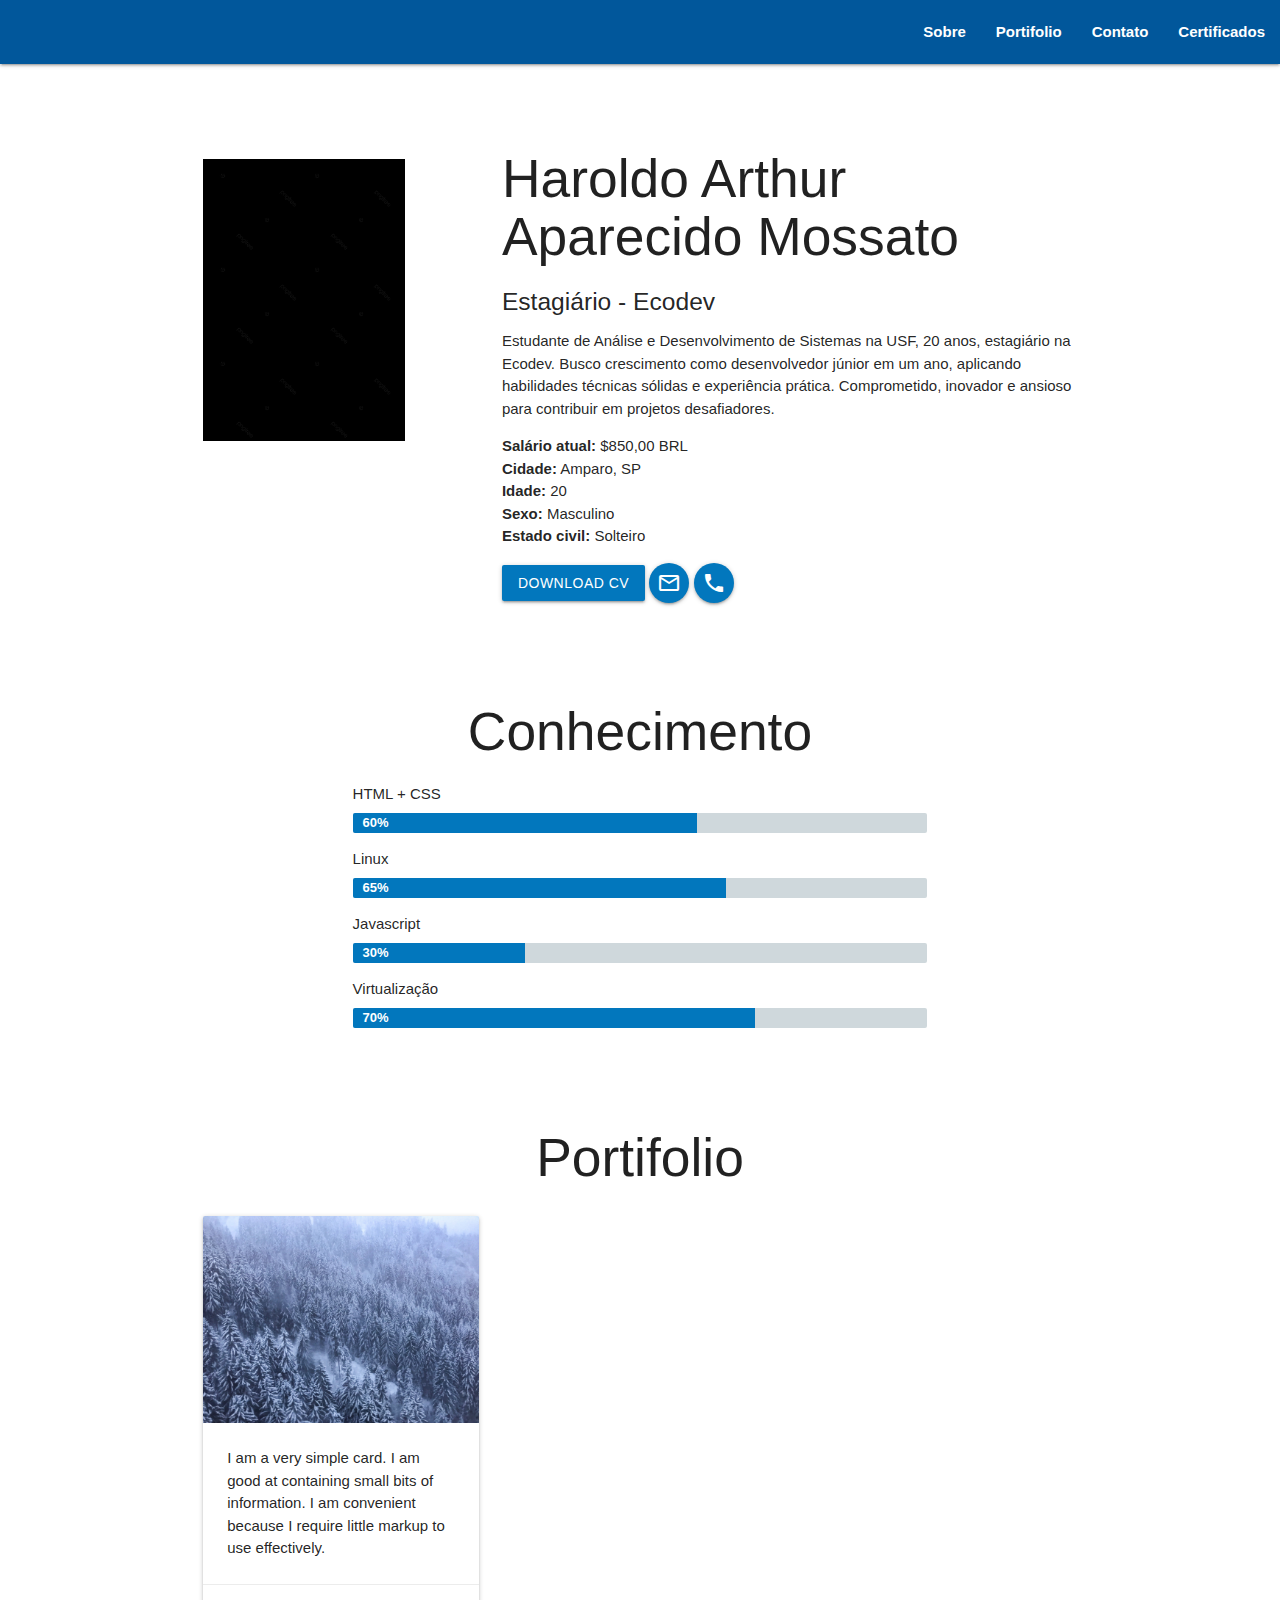
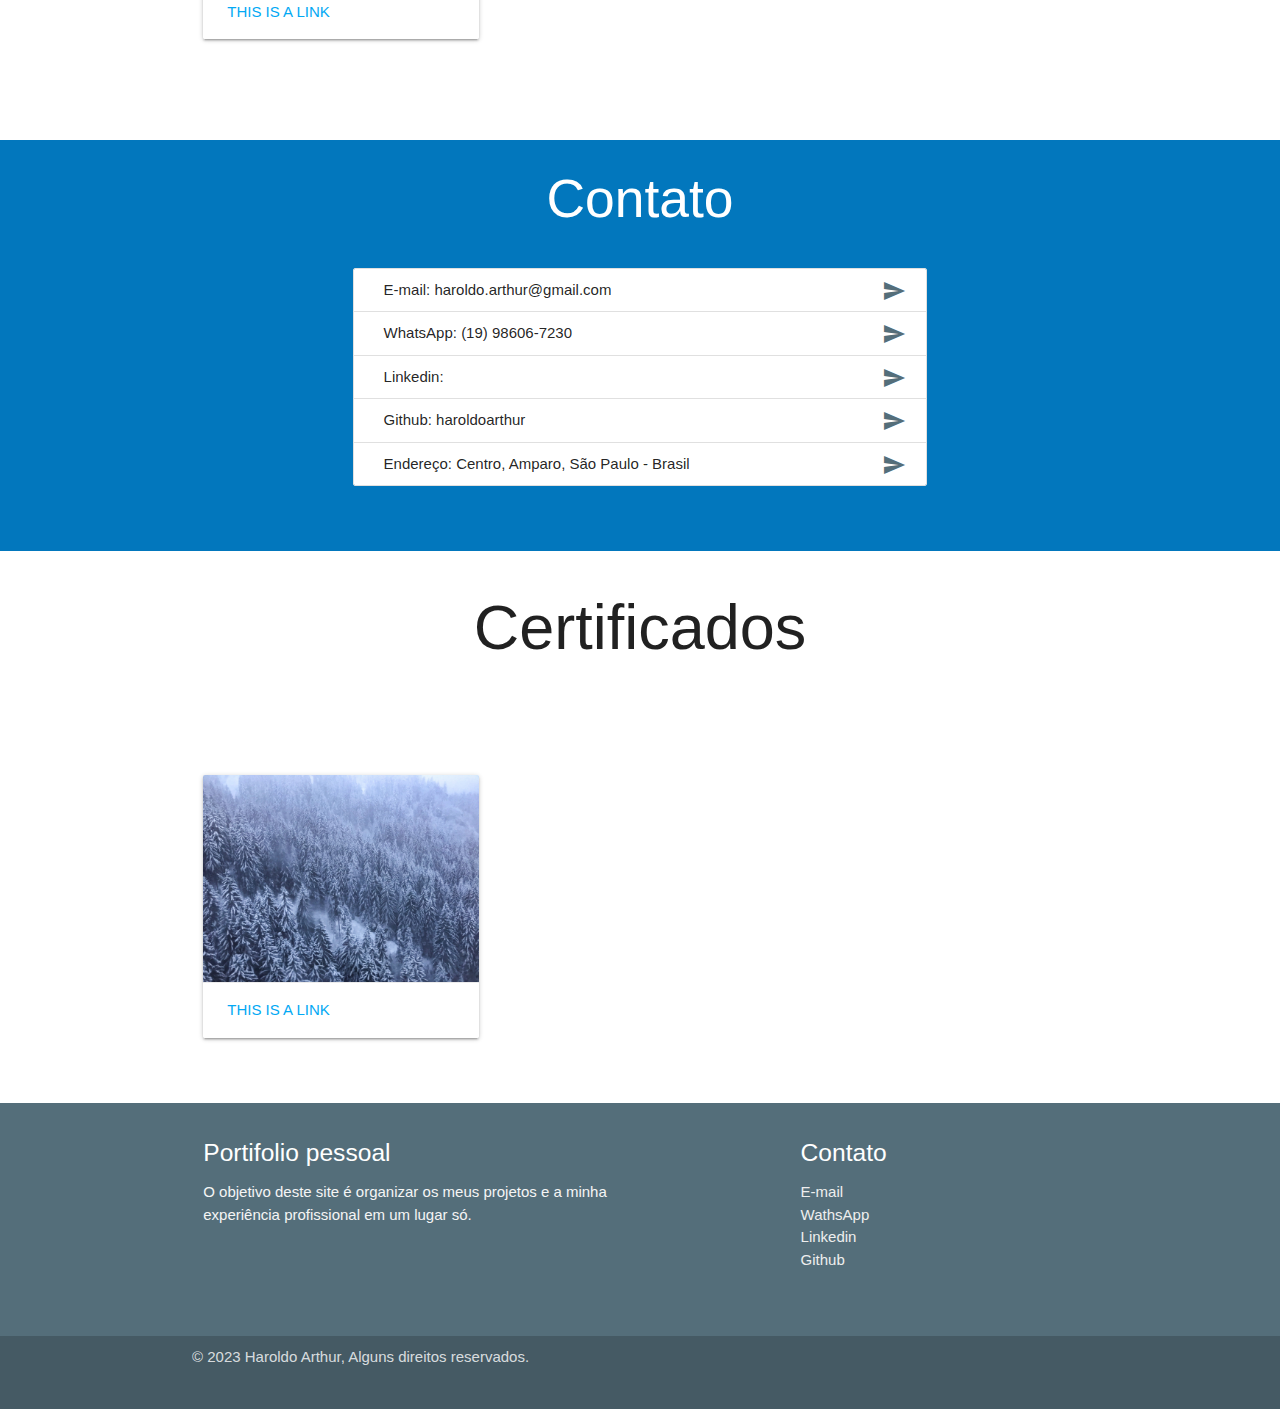
==== index.html @ 1b866249 "Update index.html" ====
<!DOCTYPE html>
<html lang="en">
<head>
    <meta charset="UTF-8">
    <meta name="viewport" content="width=device-width, initial-scale=1.0">
    <!--Import Google Icon Font-->
    <link href="https://fonts.googleapis.com/icon?family=Material+Icons" rel="stylesheet">
    <!--Import materialize.css-->
    <link type="text/css" rel="stylesheet" href="css/materialize.css"  media="screen,projection"/>
    <link rel="stylesheet" href="css/css.css">
    <link href="https://fonts.googleapis.com/icon?family=Material+Icons" rel="stylesheet">


    <title>Portifolio</title>
</head>
<body>
  
<!-- navbar -->
<div class="navbar-fixed">
  <nav>
    <div class="light-blue darken-4 nav-wrapper">
      <!-- <a href="#" class="brand-logo"><img src="img/cranio2.png" alt="cranio2" class="cranio2"></a> -->
      <ul id="nav-mobile" class="right hide-on-med-and-down">
        <li><a href="#section1">Sobre</a></li>
        <li><a href="#section2">Portifolio</a></li>
        <li><a href="#section3">Contato</a></li>
        <li><a href="#section4">Certificados</a></li>
      </ul>
    </div>
  </nav>
</div>
<!-- fim navbar -->

<!-- imagem dahora -->
<!-- <div class="conteiner-2">
<img class="imagem-dahora" src="img/floresta-de-pinheiros-com-as-arvores-cobertas-de-neve-em-um-dia-de-neblina.jpg" alt="">
</div> -->
<!-- fim imagem dahora -->

<!-- sobre mim -->
 
    <div class="container container-1 " id="section1">
      <div class="row">
        <div class="">
        <img class="col s3 img-perfil" tag="responsive-img" src="img/perfil.jpg">
        </div>
        <div class="col s8 push-s1">
          <h2 class="">Haroldo Arthur <br>Aparecido Mossato</h2>
          <h5 class="">Estagiário - Ecodev</h5>
          <p class="">Estudante de Análise e Desenvolvimento de Sistemas na USF, 20 anos, estagiário na Ecodev. Busco crescimento como desenvolvedor júnior em um ano, aplicando habilidades técnicas sólidas e experiência prática. Comprometido, inovador e ansioso para contribuir em projetos desafiadores.</p>
          <ul class="">
            <li><b>Salário atual:</b> $850,00 BRL</li>
            <li><b>Cidade:</b> Amparo, SP</li>
            <li><b>Idade:</b> 20</li>
            <li><b>Sexo:</b> Masculino</li>
            <li><b>Estado civil:</b> Solteiro</li>
          </ul>
          <a href="img/a.rar" download="a.rar" type="application/rar"><button class="btn  light-blue darken-3">Download CV</button> </a>
        <a class="btn-floating btn-medium waves-effect waves-light light-blue darken-3"><i class="material-icons">mail_outline</i></a>
        <a class="btn-floating btn-medium waves-effect waves-light light-blue darken-3"><i class="material-icons">local_phone</i></a>
        </div>
      </div>
    </div>

    <!-- habilidade -->
    <h2 class="center">Conhecimento</h2>
    <div class="container ">
      <div class="row">
        <div class="col s8 offset-s2">
   
            <div class="">
              <span class="caption">HTML + CSS</span>
              <div class="progress blue-grey lighten-4">
                <div class="determinate  light-blue darken-3" style="width: 60%">60%</div>
            </div>
            </div>
            <div class="">
              <span class="caption">Linux</span>
              <div class="progress blue-grey lighten-4">
                <div class="determinate  light-blue darken-3" style="width: 65%">65%</div>
            </div>
            </div>
            <div class="">
              <span class="caption">Javascript</span>
              <div class="progress blue-grey lighten-4">
                <div class="determinate  light-blue darken-3" style="width: 30%">30%</div>
            </div>
            </div>
            <div class="">
              <span class="caption">Virtualização</span>
              <div class="progress blue-grey lighten-4">
                <div class="determinate  light-blue darken-3" style="width: 70%">70%</div>
            </div>
            </div>
            
            </div>
            </div>
          </div>      
    

 
  <!-- fim sobremim -->


<!-- portifolio -->
<h2 class="center" id="section2">Portifolio</h2>
<div class="container">
  <div class="row">

      <div class="col s12 m4">
        <div class="card">
          <div class="card-image">
            <img src="img/floresta-de-pinheiros-com-as-arvores-cobertas-de-neve-em-um-dia-de-neblina.jpg">
          </div>
          <div class="card-content">
            <p>I am a very simple card. I am good at containing small bits of information.
            I am convenient because I require little markup to use effectively.</p>
          </div>
          <div class="card-action">
            <a href="#" class="light-blue-text darken-4"><strong>This is a link</strong></a>
          </div>
        </div>
      </div>
        
    </div>
</div>

</div>
<!-- fim portifolio -->
<!-- contato -->
<div class="light-blue darken-3" id="section3">
    <div class="container">
      <h2 class="center white-text h2ctt">Contato</h2>

<div class="row">
  <div class="col s8 offset-s2">
            <ul class="collection with-header ">
              <li class="collection-item "><div><strong>E-mail: </strong>haroldo.arthur@gmail.com<a href="#!" class="secondary-content"><i class="material-icons">send</i></a></div></li>
              <li class="collection-item"><div><strong>WhatsApp: </strong>(19) 98606-7230<a href="#!" class="secondary-content"><i class="material-icons">send</i></a></div></li>
              <li class="collection-item"><div><strong>Linkedin: </strong><a href="#!" class="secondary-content"><i class="material-icons">send</i></a></div></li>
              <li class="collection-item"><div><strong>Github: </strong> haroldoarthur<a href="#!" class="secondary-content"><i class="material-icons">send</i></a></div></li>
              <li class="collection-item"><div><strong>Endereço: </strong>Centro, Amparo, São Paulo - Brasil<a href="#!" class="secondary-content"><i class="material-icons">send</i></a></div></li>
            </ul>
         </div>
      </div>
    </div>
</div>
<!-- fim contato -->
<!-- certificados satanais -->
    <h1 class="h1mtf" id="section4">Certificados</h1>
  
    <div class="container">

        <div class="row">

            <div class="col s12 m4">
              <div class="card ">
                <div class="card-image">
                  <img src="img/floresta-de-pinheiros-com-as-arvores-cobertas-de-neve-em-um-dia-de-neblina.jpg">
                </div>
                
                <div class="card-action">
                  <a href="#" class="light-blue-text darken-4"><strong>This is a link</strong></a>
                </div>
              </div>
            </div>
          </div>

</div>
<!-- fim certificado satanais -->
<!-- um footer como quem nao quer nada -->
<footer class="page-footer blue-grey darken-1">
    <div class="container">
      <div class="row">
        <div class="col l6 s12">
          <h5 class="white-text">Portifolio pessoal</h5>
          <p class="grey-text text-lighten-4">O objetivo deste site é organizar os meus projetos e a minha experiência profissional em um lugar só.</p>
        </div>
        <div class="col l4 offset-l2 s12">
          <h5 class="white-text">Contato</h5>
          <ul>
            <li><a class="grey-text text-lighten-3" href="#!">E-mail</a></li>
            <li><a class="grey-text text-lighten-3" href="#!">WathsApp</a></li>
            <li><a class="grey-text text-lighten-3" href="#!">Linkedin</a></li>
            <li><a class="grey-text text-lighten-3" href="#!">Github</a></li>
          </ul>
        </div>
      </div>
    </div>
    <div class="footer-copyright  blue-grey darken-2">
      <div class="container">
      © 2023 Haroldo Arthur, Alguns direitos reservados.
<!--       <a class="grey-text text-lighten-4 right" href="#!">More Links</a> -->
      </div>
    </div>
  </footer>
  <!-- fim footer -->
<!--JavaScript at end of body for optimized loading-->
<script type="text/javascript" src="js/materialize.min.js"></script>   
<script src="js/bootstrap.bundle.min.js"></script> 
</body>
</html>
---- css/css.css ----
body::-webkit-scrollbar {
    width: 10px;
}
body::-webkit-scrollbar-track {
    background: #cfd8dc;        /* color of the tracking area */
  }
  body::-webkit-scrollbar-thumb {
    background-color: #9ea7ac;    /* color of the scroll thumb */
    border-radius: 6px;       /* roundness of the scroll thumb */
  }


  .cranio2{
max-width: 30px;
height: auto;
margin-left: 20px;
  }
.h1mtf{
text-align: center;
padding-bottom: 80px;
position: inherit;
}
.h1mtf2{
    text-align: center;
padding-bottom: 80px;
position: inherit;
color: white;
}
.card-title{
    font-weight: bold;
}
.container{
    padding-bottom: 30px;

}
.progress{
    height: 20px;
    
}
.determinate{
    font-size: 13px;
    font-weight: bold;
    padding-left: 10px;
    color: white;

}
.nav-wrapper{
    font-weight: bold;
}
.imagem-certificado{
    position: absolute;
  width: 100px;
  height: 60px;
  overflow: hidden;
  left: 20px;
  display: inline-block;
  vertical-align: middle;
}
.cor-satanais{
    background-color: black;
    padding-top: 60px;
}
.container-2{
    position: relative;
}
.imagem-dahora{
    width: 100%;
    max-height: 590px;
    filter: brightness(50%);
    position: absolute;
}
.texto-dahora{
    position: absolute;
    color:#fff;
    text-align: center;
    margin: auto;
}
 .img-perfil{
    margin-top: 45px; 
} 
.container-1{
    margin-bottom: 50px;
    margin-top: 50px;
}
a{
    color:white;
}
.h2ctt{
    padding-top: 30px;
    padding-bottom: 10px;
}
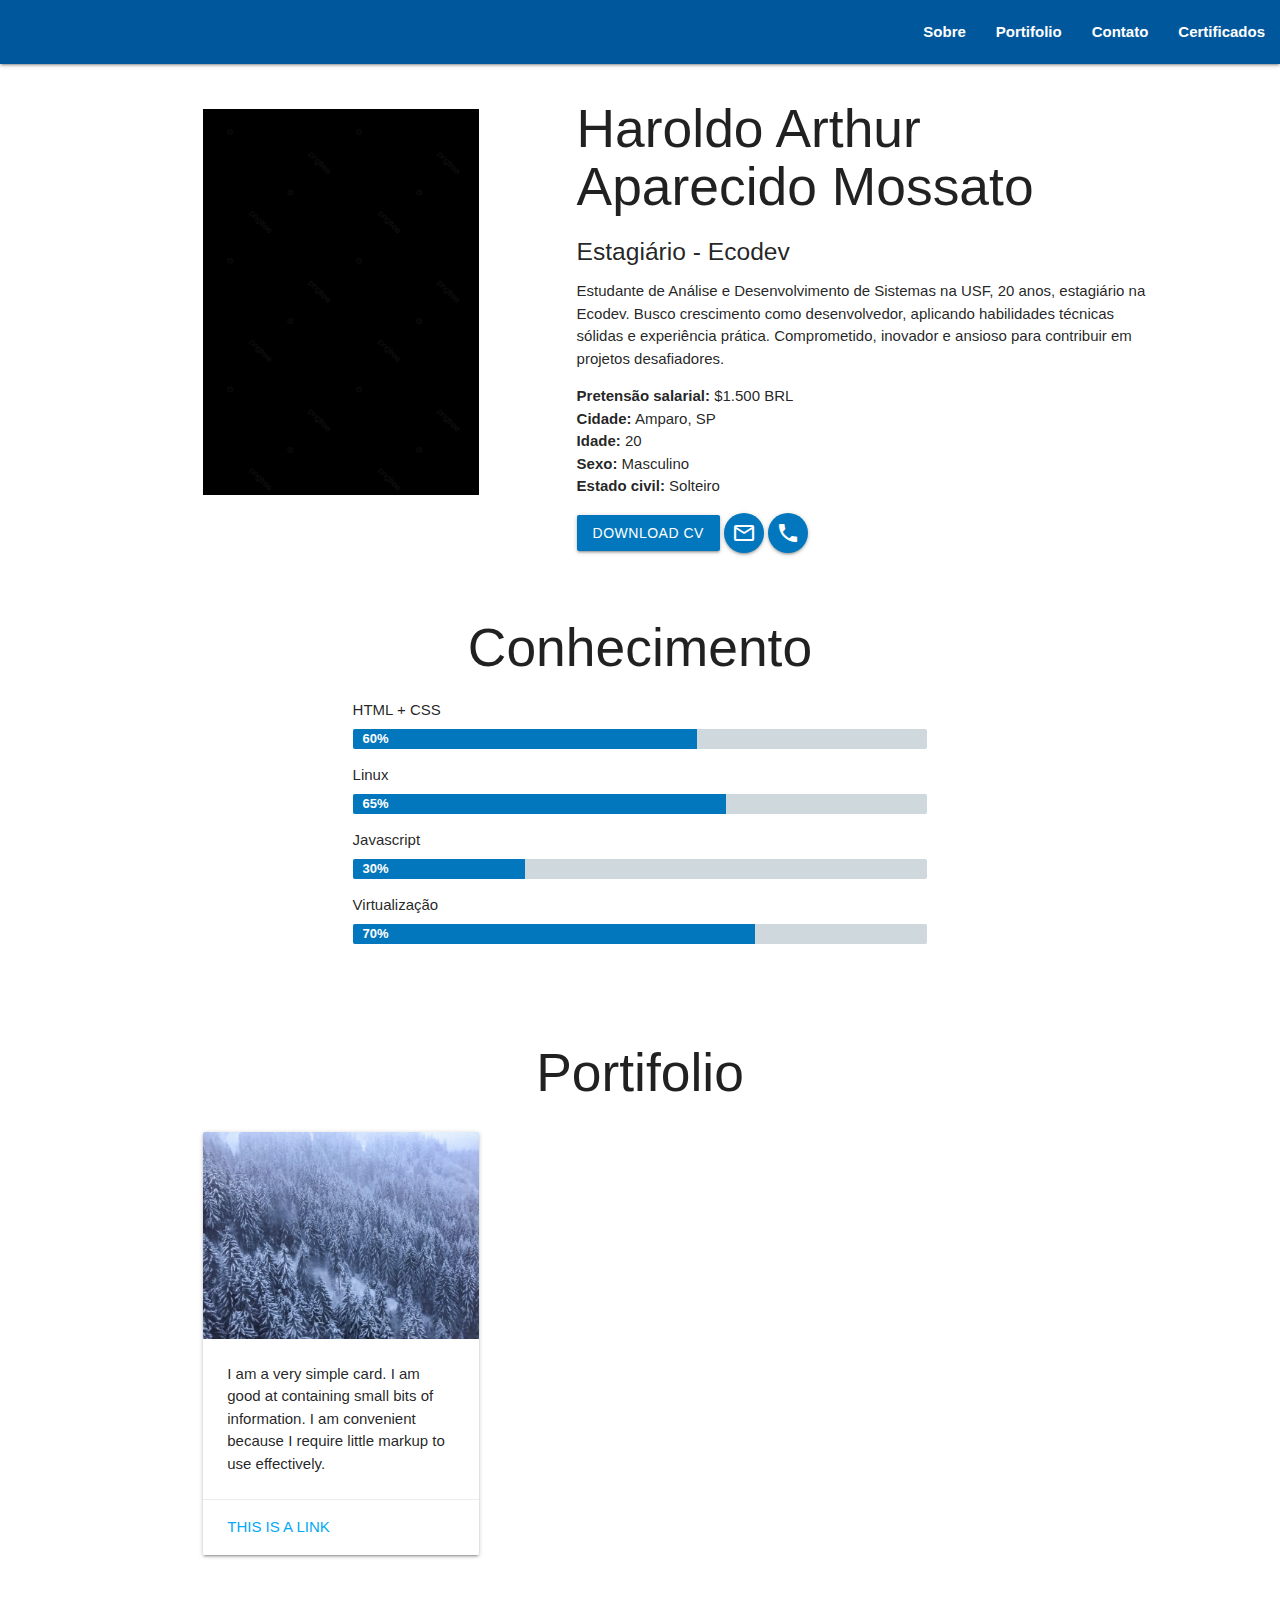
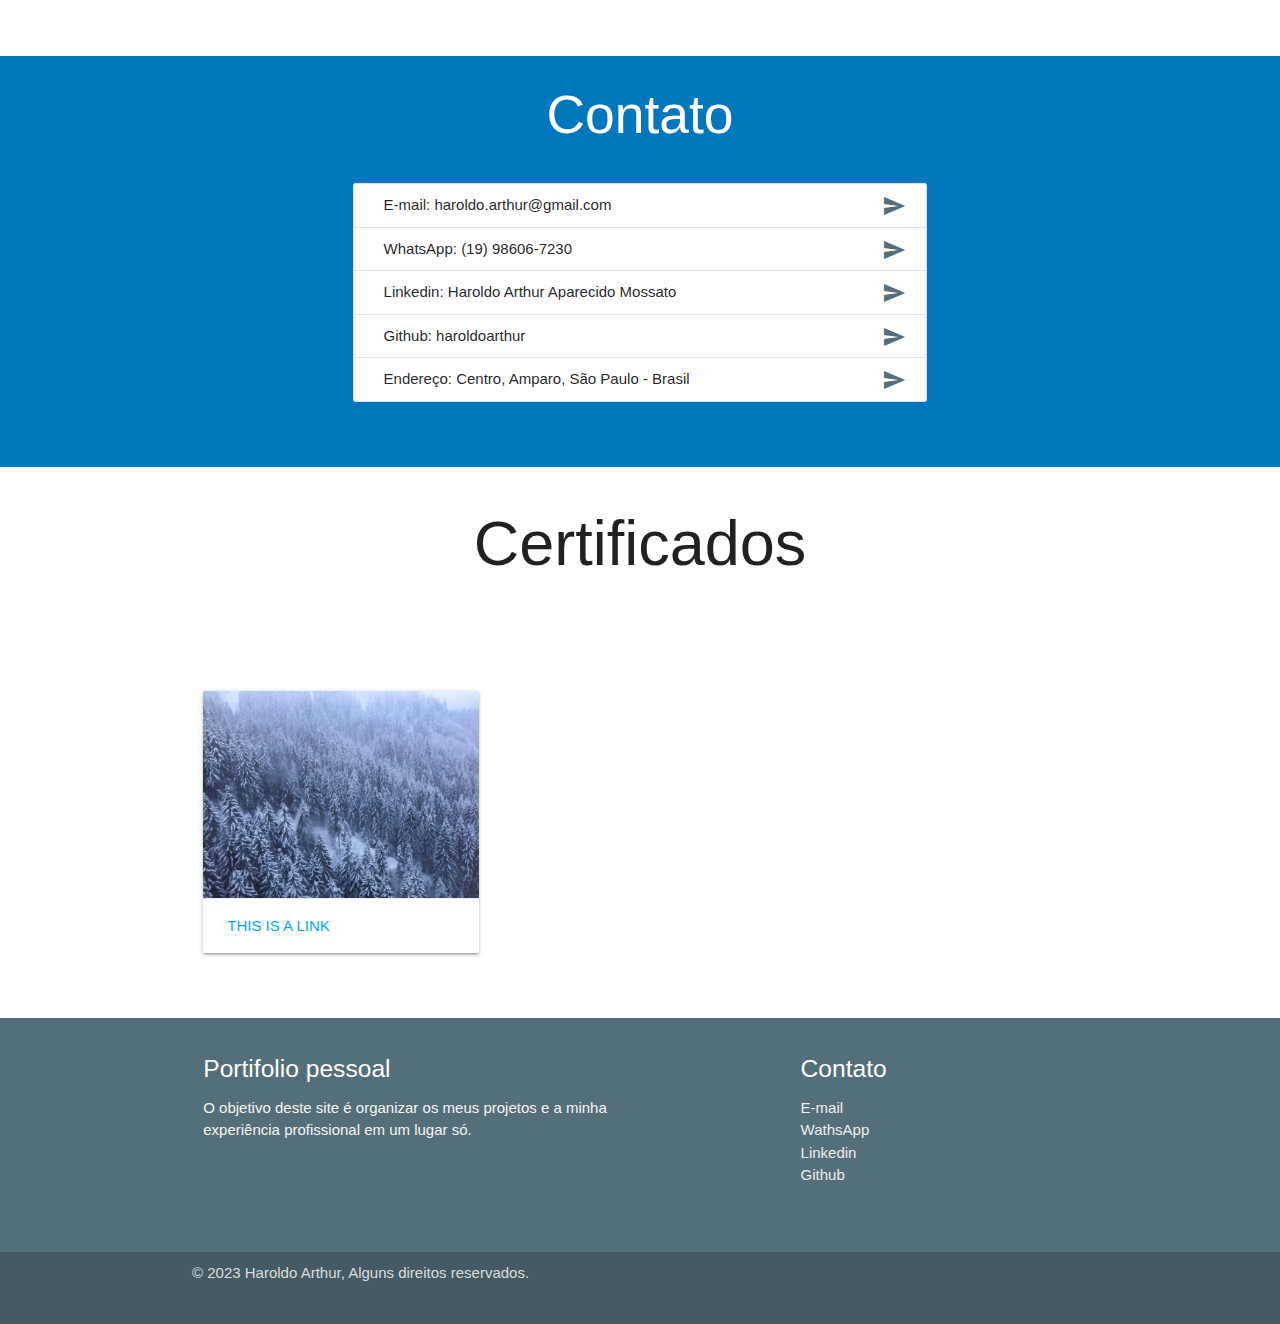
==== commit 115302b8: "Update index.html" ====
--- a/index.html
+++ b/index.html
@@ -39,25 +39,25 @@
 
 <!-- sobre mim -->
  
-    <div class="container container-1 " id="section1">
-      <div class="row">
+    <div class="container" id="section1">
+      <d iv class="row">
         <div class="">
-        <img class="col s3 img-perfil" tag="responsive-img" src="img/perfil.jpg">
+        <img class="col s4 img-perfil" tag="responsive-img" src="img/perfil.jpg">
         </div>
         <div class="col s8 push-s1">
           <h2 class="">Haroldo Arthur <br>Aparecido Mossato</h2>
           <h5 class="">Estagiário - Ecodev</h5>
-          <p class="">Estudante de Análise e Desenvolvimento de Sistemas na USF, 20 anos, estagiário na Ecodev. Busco crescimento como desenvolvedor júnior em um ano, aplicando habilidades técnicas sólidas e experiência prática. Comprometido, inovador e ansioso para contribuir em projetos desafiadores.</p>
+          <p class="">Estudante de Análise e Desenvolvimento de Sistemas na USF, 20 anos, estagiário na Ecodev. Busco crescimento como desenvolvedor, aplicando habilidades técnicas sólidas e experiência prática. Comprometido, inovador e ansioso para contribuir em projetos desafiadores.</p>
           <ul class="">
-            <li><b>Salário atual:</b> $850,00 BRL</li>
+            <li><b>Pretensão salarial:</b> $1.500 BRL</li>
             <li><b>Cidade:</b> Amparo, SP</li>
             <li><b>Idade:</b> 20</li>
             <li><b>Sexo:</b> Masculino</li>
             <li><b>Estado civil:</b> Solteiro</li>
           </ul>
-          <a href="img/a.rar" download="a.rar" type="application/rar"><button class="btn  light-blue darken-3">Download CV</button> </a>
-        <a class="btn-floating btn-medium waves-effect waves-light light-blue darken-3"><i class="material-icons">mail_outline</i></a>
-        <a class="btn-floating btn-medium waves-effect waves-light light-blue darken-3"><i class="material-icons">local_phone</i></a>
+          <a href="img/CV Haroldo A A Mossato .pdf" download="CV Haroldo A A Mossato .pdf" type="application/pdf"><button class="btn  light-blue darken-3">Download CV</button> </a>
+        <a href="mailto:haroldo.arthur@gmail.com" target="_blank"  class="btn-floating btn-medium waves-effect waves-light light-blue darken-3"><i class="material-icons">mail_outline</i></a>
+        <a href="https://w.app/nzYvT9" target="_blank" class="btn-floating btn-medium waves-effect waves-light light-blue darken-3"><i class="material-icons">local_phone</i></a>
         </div>
       </div>
     </div>
@@ -135,11 +135,11 @@
 <div class="row">
   <div class="col s8 offset-s2">
             <ul class="collection with-header ">
-              <li class="collection-item "><div><strong>E-mail: </strong>haroldo.arthur@gmail.com<a href="#!" class="secondary-content"><i class="material-icons">send</i></a></div></li>
-              <li class="collection-item"><div><strong>WhatsApp: </strong>(19) 98606-7230<a href="#!" class="secondary-content"><i class="material-icons">send</i></a></div></li>
-              <li class="collection-item"><div><strong>Linkedin: </strong><a href="#!" class="secondary-content"><i class="material-icons">send</i></a></div></li>
-              <li class="collection-item"><div><strong>Github: </strong> haroldoarthur<a href="#!" class="secondary-content"><i class="material-icons">send</i></a></div></li>
-              <li class="collection-item"><div><strong>Endereço: </strong>Centro, Amparo, São Paulo - Brasil<a href="#!" class="secondary-content"><i class="material-icons">send</i></a></div></li>
+              <li class="collection-item "><div><strong>E-mail: </strong>haroldo.arthur@gmail.com<a href="mailto:haroldo.arthur@gmail.com" target="_blank" class="secondary-content"><i class="material-icons">send</i></a></div></li>
+              <li class="collection-item"><div><strong>WhatsApp: </strong>(19) 98606-7230<a href="https://w.app/nzYvT9" target="_blank" class="secondary-content"><i class="material-icons">send</i></a></div></li>
+              <li class="collection-item"><div><strong>Linkedin: </strong>Haroldo Arthur Aparecido Mossato<a href="https://br.linkedin.com/in/haroldo-arthur-aparecido-mossato-04452120b" target="_blank" class="secondary-content"><i class="material-icons">send</i></a></div></li>
+              <li class="collection-item"><div><strong>Github: </strong> haroldoarthur<a href="https://github.com/haroldoarthur" target="_blank" class="secondary-content"><i class="material-icons">send</i></a></div></li>
+              <li class="collection-item"><div><strong>Endereço: </strong>Centro, Amparo, São Paulo - Brasil<a href="https://www.google.com.br/maps/place/Centro,+Amparo+-+SP/@-22.7035815,-46.7734136,15.75z/data=!4m16!1m9!4m8!1m0!1m6!1m2!1s0x94c92138599ab701:0x3bb92219b2596101!2sCentro,+Amparo+-+SP!2m2!1d-46.7659873!2d-22.7024894!3m5!1s0x94c92138599ab701:0x3bb92219b2596101!8m2!3d-22.7024894!4d-46.7659873!16s%2Fg%2F1ymtv8kx0?entry=ttu" class="secondary-content"><i class="material-icons">send</i></a></div></li>
             </ul>
          </div>
       </div>
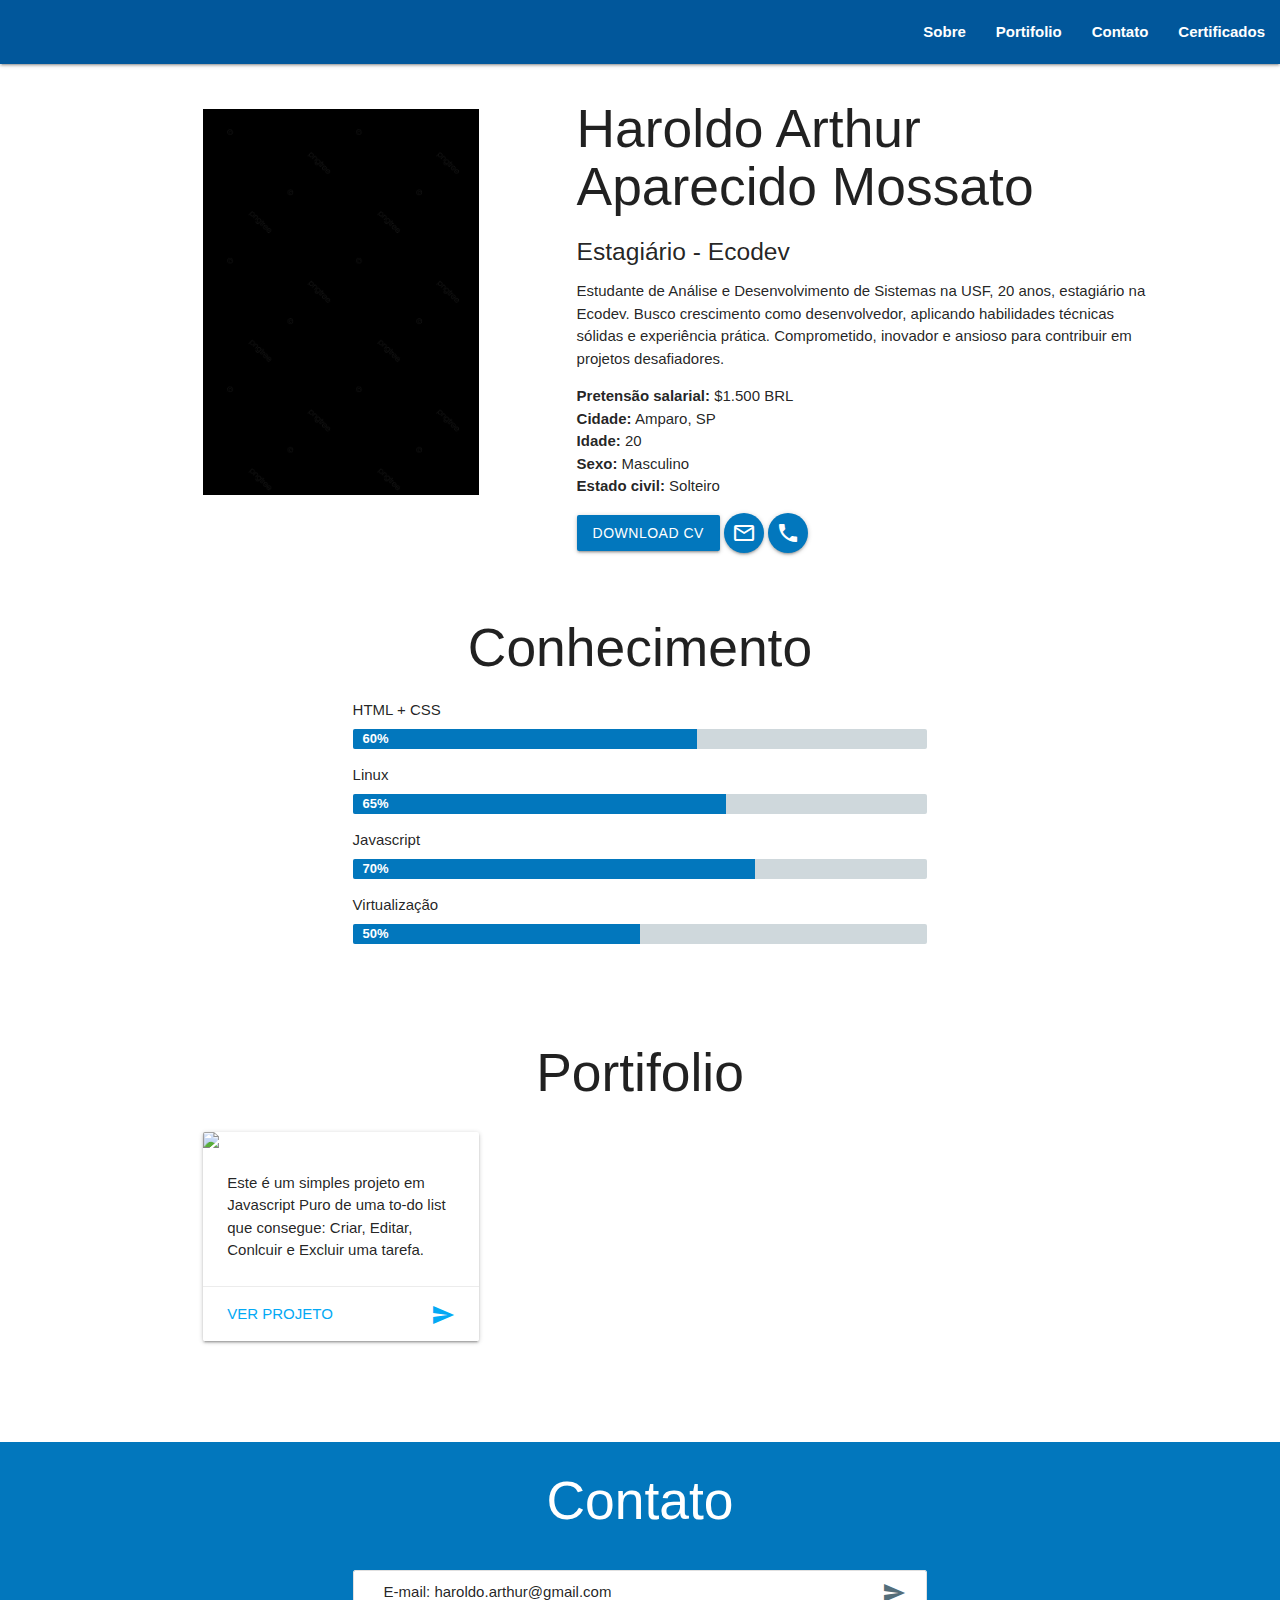
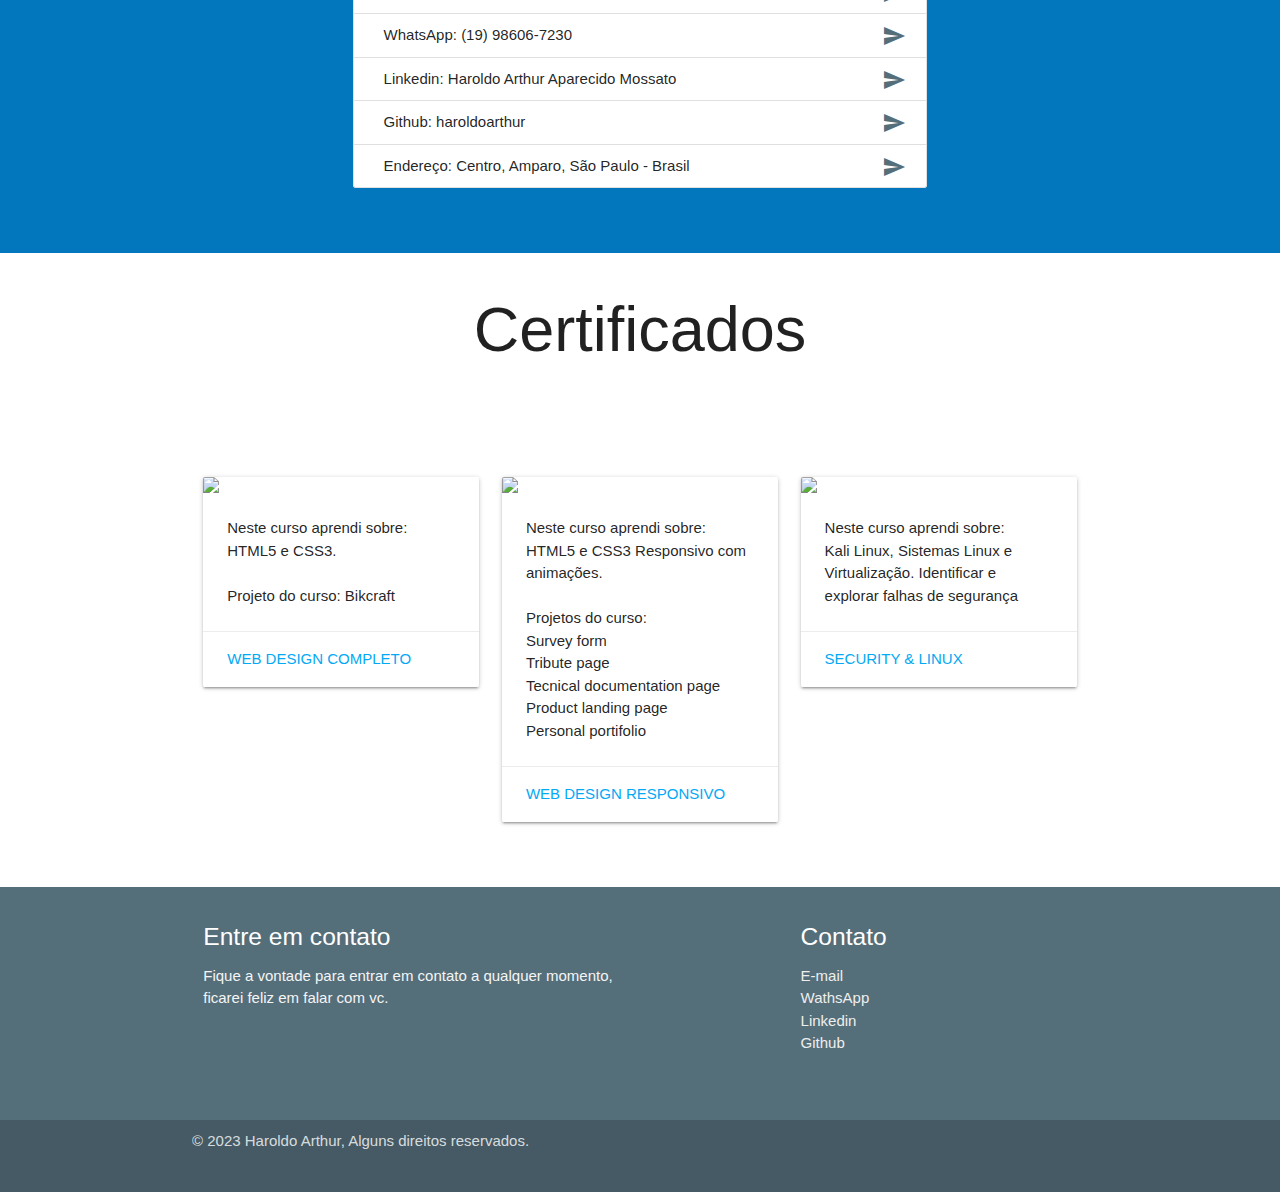
==== commit 5a809e9d: "Update index.html" ====
--- a/index.html
+++ b/index.html
@@ -1,202 +1,289 @@
 <!DOCTYPE html>
 <html lang="en">
+
 <head>
-    <meta charset="UTF-8">
-    <meta name="viewport" content="width=device-width, initial-scale=1.0">
-    <!--Import Google Icon Font-->
-    <link href="https://fonts.googleapis.com/icon?family=Material+Icons" rel="stylesheet">
-    <!--Import materialize.css-->
-    <link type="text/css" rel="stylesheet" href="css/materialize.css"  media="screen,projection"/>
-    <link rel="stylesheet" href="css/css.css">
-    <link href="https://fonts.googleapis.com/icon?family=Material+Icons" rel="stylesheet">
-
-
-    <title>Portifolio</title>
+  <meta charset="UTF-8">
+  <meta name="viewport" content="width=device-width, initial-scale=1.0">
+  <!--Import Google Icon Font-->
+  <link href="https://fonts.googleapis.com/icon?family=Material+Icons" rel="stylesheet">
+  <!--Import materialize.css-->
+  <link type="text/css" rel="stylesheet" href="css/materialize.css" media="screen,projection" />
+  <link rel="stylesheet" href="css/css.css">
+  <link href="https://fonts.googleapis.com/icon?family=Material+Icons" rel="stylesheet">
+
+
+  <title>Portifolio</title>
 </head>
+
 <body>
-  
-<!-- navbar -->
-<div class="navbar-fixed">
-  <nav>
-    <div class="light-blue darken-4 nav-wrapper">
-      <!-- <a href="#" class="brand-logo"><img src="img/cranio2.png" alt="cranio2" class="cranio2"></a> -->
-      <ul id="nav-mobile" class="right hide-on-med-and-down">
-        <li><a href="#section1">Sobre</a></li>
-        <li><a href="#section2">Portifolio</a></li>
-        <li><a href="#section3">Contato</a></li>
-        <li><a href="#section4">Certificados</a></li>
-      </ul>
-    </div>
-  </nav>
-</div>
-<!-- fim navbar -->
-
-<!-- imagem dahora -->
-<!-- <div class="conteiner-2">
+
+  <!-- navbar -->
+  <div class="navbar-fixed">
+    <nav>
+      <div class="light-blue darken-4 nav-wrapper">
+        <!-- <a href="#" class="brand-logo"><img src="img/cranio2.png" alt="cranio2" class="cranio2"></a> -->
+        <ul id="nav-mobile" class="right hide-on-med-and-down">
+          <li><a href="#section1">Sobre</a></li>
+          <li><a href="#section2">Portifolio</a></li>
+          <li><a href="#section3">Contato</a></li>
+          <li><a href="#section4">Certificados</a></li>
+        </ul>
+      </div>
+    </nav>
+  </div>
+  <!-- fim navbar -->
+
+  <!-- imagem dahora -->
+  <!-- <div class="conteiner-2">
 <img class="imagem-dahora" src="img/floresta-de-pinheiros-com-as-arvores-cobertas-de-neve-em-um-dia-de-neblina.jpg" alt="">
 </div> -->
-<!-- fim imagem dahora -->
-
-<!-- sobre mim -->
- 
-    <div class="container" id="section1">
-      <d iv class="row">
-        <div class="">
+  <!-- fim imagem dahora -->
+
+  <!-- sobre mim -->
+
+  <div class="container" id="section1">
+    <d iv class="row">
+      <div class="">
         <img class="col s4 img-perfil" tag="responsive-img" src="img/perfil.jpg">
-        </div>
-        <div class="col s8 push-s1">
-          <h2 class="">Haroldo Arthur <br>Aparecido Mossato</h2>
-          <h5 class="">Estagiário - Ecodev</h5>
-          <p class="">Estudante de Análise e Desenvolvimento de Sistemas na USF, 20 anos, estagiário na Ecodev. Busco crescimento como desenvolvedor, aplicando habilidades técnicas sólidas e experiência prática. Comprometido, inovador e ansioso para contribuir em projetos desafiadores.</p>
-          <ul class="">
-            <li><b>Pretensão salarial:</b> $1.500 BRL</li>
-            <li><b>Cidade:</b> Amparo, SP</li>
-            <li><b>Idade:</b> 20</li>
-            <li><b>Sexo:</b> Masculino</li>
-            <li><b>Estado civil:</b> Solteiro</li>
-          </ul>
-          <a href="img/CV Haroldo A A Mossato .pdf" download="CV Haroldo A A Mossato .pdf" type="application/pdf"><button class="btn  light-blue darken-3">Download CV</button> </a>
-        <a href="mailto:haroldo.arthur@gmail.com" target="_blank"  class="btn-floating btn-medium waves-effect waves-light light-blue darken-3"><i class="material-icons">mail_outline</i></a>
-        <a href="https://w.app/nzYvT9" target="_blank" class="btn-floating btn-medium waves-effect waves-light light-blue darken-3"><i class="material-icons">local_phone</i></a>
-        </div>
-      </div>
-    </div>
-
-    <!-- habilidade -->
-    <h2 class="center">Conhecimento</h2>
-    <div class="container ">
+      </div>
+      <div class="col s8 push-s1">
+        <h2 class="">Haroldo Arthur <br>Aparecido Mossato</h2>
+        <h5 class="">Estagiário - Ecodev</h5>
+        <p class="">Estudante de Análise e Desenvolvimento de Sistemas na USF, 20 anos, estagiário na Ecodev. Busco
+          crescimento como desenvolvedor, aplicando habilidades técnicas sólidas e experiência prática. Comprometido,
+          inovador e ansioso para contribuir em projetos desafiadores.</p>
+        <ul class="">
+          <li><b>Pretensão salarial:</b> $1.500 BRL</li>
+          <li><b>Cidade:</b> Amparo, SP</li>
+          <li><b>Idade:</b> 20</li>
+          <li><b>Sexo:</b> Masculino</li>
+          <li><b>Estado civil:</b> Solteiro</li>
+        </ul>
+        <a href="img/CV Haroldo A A Mossato.pdf" download="CV Haroldo Arthur Aparecido Mossato.pdf"
+          type="application/pdf"><button class="btn  light-blue darken-3">Download CV</button> </a>
+        <a href="mailto:haroldo.arthur@gmail.com" target="_blank"
+          class="btn-floating btn-medium waves-effect waves-light light-blue darken-3"><i
+            class="material-icons">mail_outline</i></a>
+        <a href="https://wa.me/5519986067230" target="_blank"
+          class="btn-floating btn-medium waves-effect waves-light light-blue darken-3"><i
+            class="material-icons">local_phone</i></a>
+      </div>
+  </div>
+  </div>
+
+  <!-- habilidade -->
+  <h2 class="center">Conhecimento</h2>
+  <div class="container ">
+    <div class="row">
+      <div class="col s8 offset-s2">
+
+        <div class="">
+          <span class="caption">HTML + CSS</span>
+          <div class="progress blue-grey lighten-4">
+            <div class="determinate  light-blue darken-3" style="width: 60%">60%</div>
+          </div>
+        </div>
+        <div class="">
+          <span class="caption">Linux</span>
+          <div class="progress blue-grey lighten-4">
+            <div class="determinate  light-blue darken-3" style="width: 65%">65%</div>
+          </div>
+        </div>
+        <div class="">
+          <span class="caption">Javascript</span>
+          <div class="progress blue-grey lighten-4">
+            <div class="determinate  light-blue darken-3" style="width: 70%">70%</div>
+          </div>
+        </div>
+        <div class="">
+          <span class="caption">Virtualização</span>
+          <div class="progress blue-grey lighten-4">
+            <div class="determinate  light-blue darken-3" style="width: 50%">50%</div>
+          </div>
+        </div>
+
+      </div>
+    </div>
+  </div>
+
+
+
+  <!-- fim sobremim -->
+
+
+  <!-- portifolio -->
+  <h2 class="center" id="section2">Portifolio</h2>
+  <div class="container">
+    <div class="row">
+
+      <!-- <div class="col s12 m4">
+        <div class="card">
+          <div class="card-image">
+            <img src="img/floresta-de-pinheiros-com-as-arvores-cobertas-de-neve-em-um-dia-de-neblina.jpg">
+          </div>
+          <div class="card-content">
+            <p>I am a very simple card. I am good at containing small bits of information.
+              I am convenient because I require little markup to use effectively.</p>
+          </div>
+          <div class="card-action">
+            <a href="#" class="light-blue-text darken-4"><strong>This is a link</strong></a>
+          </div>
+        </div>
+      </div> -->
+
+
+      <div class="col s12 m4">
+        <div class="card">
+          <div class="card-image">
+            <img src="img/projetos/projeto to-dolist.jpeg">
+          </div>
+          <div class="card-content">
+            <p>Este é um simples projeto em Javascript Puro de uma to-do list que consegue:
+              Criar, Editar, Conlcuir e Excluir uma tarefa.
+            </p>
+          </div>
+          <div class="card-action">
+            <a href="https://codepen.io/haroldoarthur/full/PoLweaX" target="_blank"
+              class="light-blue-text darken-4"><strong>Ver Projeto </strong><i
+                class="material-icons secondary-content light-blue-text darken-4">send</i></a>
+          </div>
+        </div>
+      </div>
+
+    </div>
+  </div>
+
+  </div>
+  <!-- fim portifolio -->
+  <!-- contato -->
+  <div class="light-blue darken-3" id="section3">
+    <div class="container">
+      <h2 class="center white-text h2ctt">Contato</h2>
+
       <div class="row">
         <div class="col s8 offset-s2">
-   
-            <div class="">
-              <span class="caption">HTML + CSS</span>
-              <div class="progress blue-grey lighten-4">
-                <div class="determinate  light-blue darken-3" style="width: 60%">60%</div>
-            </div>
-            </div>
-            <div class="">
-              <span class="caption">Linux</span>
-              <div class="progress blue-grey lighten-4">
-                <div class="determinate  light-blue darken-3" style="width: 65%">65%</div>
-            </div>
-            </div>
-            <div class="">
-              <span class="caption">Javascript</span>
-              <div class="progress blue-grey lighten-4">
-                <div class="determinate  light-blue darken-3" style="width: 30%">30%</div>
-            </div>
-            </div>
-            <div class="">
-              <span class="caption">Virtualização</span>
-              <div class="progress blue-grey lighten-4">
-                <div class="determinate  light-blue darken-3" style="width: 70%">70%</div>
-            </div>
-            </div>
-            
-            </div>
-            </div>
-          </div>      
-    
-
- 
-  <!-- fim sobremim -->
-
-
-<!-- portifolio -->
-<h2 class="center" id="section2">Portifolio</h2>
-<div class="container">
-  <div class="row">
-
-      <div class="col s12 m4">
-        <div class="card">
-          <div class="card-image">
-            <img src="img/floresta-de-pinheiros-com-as-arvores-cobertas-de-neve-em-um-dia-de-neblina.jpg">
-          </div>
-          <div class="card-content">
-            <p>I am a very simple card. I am good at containing small bits of information.
-            I am convenient because I require little markup to use effectively.</p>
-          </div>
-          <div class="card-action">
-            <a href="#" class="light-blue-text darken-4"><strong>This is a link</strong></a>
-          </div>
-        </div>
-      </div>
-        
-    </div>
-</div>
-
-</div>
-<!-- fim portifolio -->
-<!-- contato -->
-<div class="light-blue darken-3" id="section3">
-    <div class="container">
-      <h2 class="center white-text h2ctt">Contato</h2>
-
-<div class="row">
-  <div class="col s8 offset-s2">
-            <ul class="collection with-header ">
-              <li class="collection-item "><div><strong>E-mail: </strong>haroldo.arthur@gmail.com<a href="mailto:haroldo.arthur@gmail.com" target="_blank" class="secondary-content"><i class="material-icons">send</i></a></div></li>
-              <li class="collection-item"><div><strong>WhatsApp: </strong>(19) 98606-7230<a href="https://w.app/nzYvT9" target="_blank" class="secondary-content"><i class="material-icons">send</i></a></div></li>
-              <li class="collection-item"><div><strong>Linkedin: </strong>Haroldo Arthur Aparecido Mossato<a href="https://br.linkedin.com/in/haroldo-arthur-aparecido-mossato-04452120b" target="_blank" class="secondary-content"><i class="material-icons">send</i></a></div></li>
-              <li class="collection-item"><div><strong>Github: </strong> haroldoarthur<a href="https://github.com/haroldoarthur" target="_blank" class="secondary-content"><i class="material-icons">send</i></a></div></li>
-              <li class="collection-item"><div><strong>Endereço: </strong>Centro, Amparo, São Paulo - Brasil<a href="https://www.google.com.br/maps/place/Centro,+Amparo+-+SP/@-22.7035815,-46.7734136,15.75z/data=!4m16!1m9!4m8!1m0!1m6!1m2!1s0x94c92138599ab701:0x3bb92219b2596101!2sCentro,+Amparo+-+SP!2m2!1d-46.7659873!2d-22.7024894!3m5!1s0x94c92138599ab701:0x3bb92219b2596101!8m2!3d-22.7024894!4d-46.7659873!16s%2Fg%2F1ymtv8kx0?entry=ttu" class="secondary-content"><i class="material-icons">send</i></a></div></li>
-            </ul>
-         </div>
-      </div>
-    </div>
-</div>
-<!-- fim contato -->
-<!-- certificados satanais -->
-    <h1 class="h1mtf" id="section4">Certificados</h1>
-  
-    <div class="container">
-
-        <div class="row">
-
-            <div class="col s12 m4">
-              <div class="card ">
-                <div class="card-image">
-                  <img src="img/floresta-de-pinheiros-com-as-arvores-cobertas-de-neve-em-um-dia-de-neblina.jpg">
-                </div>
-                
-                <div class="card-action">
-                  <a href="#" class="light-blue-text darken-4"><strong>This is a link</strong></a>
-                </div>
-              </div>
-            </div>
-          </div>
-
-</div>
-<!-- fim certificado satanais -->
-<!-- um footer como quem nao quer nada -->
-<footer class="page-footer blue-grey darken-1">
+          <ul class="collection with-header ">
+            <li class="collection-item ">
+              <div><strong>E-mail: </strong>haroldo.arthur@gmail.com<a href="mailto:haroldo.arthur@gmail.com"
+                  target="_blank" class="secondary-content"><i class="material-icons">send</i></a></div>
+            </li>
+            <li class="collection-item">
+              <div><strong>WhatsApp: </strong>(19) 98606-7230<a href="https://wa.me/5519986067230" target="_blank"
+                  class="secondary-content"><i class="material-icons">send</i></a></div>
+            </li>
+            <li class="collection-item">
+              <div><strong>Linkedin: </strong>Haroldo Arthur Aparecido Mossato<a
+                  href="https://br.linkedin.com/in/haroldo-arthur-aparecido-mossato-04452120b" target="_blank"
+                  class="secondary-content"><i class="material-icons">send</i></a></div>
+            </li>
+            <li class="collection-item">
+              <div><strong>Github: </strong> haroldoarthur<a href="https://github.com/haroldoarthur" target="_blank"
+                  class="secondary-content"><i class="material-icons">send</i></a></div>
+            </li>
+            <li class="collection-item">
+              <div><strong>Endereço: </strong>Centro, Amparo, São Paulo - Brasil<a
+                  href="https://www.google.com.br/maps/place/Centro,+Amparo+-+SP/@-22.7035815,-46.7734136,15.75z/data=!4m16!1m9!4m8!1m0!1m6!1m2!1s0x94c92138599ab701:0x3bb92219b2596101!2sCentro,+Amparo+-+SP!2m2!1d-46.7659873!2d-22.7024894!3m5!1s0x94c92138599ab701:0x3bb92219b2596101!8m2!3d-22.7024894!4d-46.7659873!16s%2Fg%2F1ymtv8kx0?entry=ttu"
+                  class="secondary-content"><i class="material-icons">send</i></a></div>
+            </li>
+          </ul>
+        </div>
+      </div>
+    </div>
+  </div>
+  <!-- fim contato -->
+  <!-- certificados satanais -->
+  <h1 class="h1mtf" id="section4">Certificados</h1>
+
+  <div class="container">
+
+    <div class="row">
+
+      
+      <div class="col s12 m4">
+        <div class="card">
+          <div class="card-image">
+            <img src="img/certificados/Certificado Web Design.jpeg">
+          </div>
+          <div class="card-content">
+            <p>Neste curso aprendi sobre: HTML5 e CSS3. <br><br> Projeto do curso: Bikcraft</p>
+          </div>
+          <div class="card-action">
+            <a href="https://www.origamid.com/certificate/c094a8c9/" class="light-blue-text darken-4"><strong>Web Design Completo</strong></a>
+          </div>
+        </div>
+      </div>
+
+      <div class="col s12 m4">
+        <div class="card">
+          <div class="card-image">
+            <img src="img/certificados/Responsive Web Design FCC.jpeg">
+          </div>
+          <div class="card-content">
+            <p>Neste curso aprendi sobre: HTML5 e CSS3 Responsivo com animações. <br><br> 
+              Projetos do curso:<br> Survey form<br> Tribute page<br> Tecnical documentation page<br> 
+              Product landing page<br> Personal portifolio</p>
+          </div>
+          <div class="card-action">
+            <a href="https://www.freecodecamp.org/certification/fcc7b752993-2d54-45b3-9ee7-42f9f6698970/responsive-web-design" class="light-blue-text darken-4"><strong>Web design responsivo</strong></a>
+          </div>
+        </div>
+      </div>
+
+      <div class="col s12 m4">
+        <div class="card">
+          <div class="card-image">
+            <img src="img/certificados/Certificado Tecnicas.jpeg">
+          </div>
+          <div class="card-content">
+            <p>Neste curso aprendi sobre: <br> Kali Linux, Sistemas Linux e Virtualização. Identificar e explorar falhas de segurança</p>
+          </div>
+          <div class="card-action">
+            <a href="https://secreto.tecnicasdeinvasao.com/certificates/bRl719" class="light-blue-text darken-4"><strong>Security & Linux</strong></a>
+          </div>
+        </div>
+      </div>
+
+
+
+    </div>
+
+  </div>
+  <!-- fim certificado satanais -->
+  <!-- um footer como quem nao quer nada -->
+  <footer class="page-footer blue-grey darken-1">
     <div class="container">
       <div class="row">
         <div class="col l6 s12">
-          <h5 class="white-text">Portifolio pessoal</h5>
-          <p class="grey-text text-lighten-4">O objetivo deste site é organizar os meus projetos e a minha experiência profissional em um lugar só.</p>
+          <h5 class="white-text">Entre em contato</h5>
+          <p class="grey-text text-lighten-4">Fique a vontade para entrar em contato a qualquer momento, ficarei feliz
+            em falar com vc.</p>
         </div>
         <div class="col l4 offset-l2 s12">
           <h5 class="white-text">Contato</h5>
           <ul>
-            <li><a class="grey-text text-lighten-3" href="#!">E-mail</a></li>
-            <li><a class="grey-text text-lighten-3" href="#!">WathsApp</a></li>
-            <li><a class="grey-text text-lighten-3" href="#!">Linkedin</a></li>
-            <li><a class="grey-text text-lighten-3" href="#!">Github</a></li>
+            <li><a class="grey-text text-lighten-3" href="mailto:haroldo.arthur@gmail.com" target="_blank">E-mail</a>
+            </li>
+            <li><a class="grey-text text-lighten-3" href="https://wa.me/5519986067230" target="_blank">WathsApp</a></li>
+            <li><a class="grey-text text-lighten-3"
+                href="https://br.linkedin.com/in/haroldo-arthur-aparecido-mossato-04452120b"
+                target="_blank">Linkedin</a></li>
+            <li><a class="grey-text text-lighten-3" href="https://github.com/haroldoarthur" target="_blank">Github</a>
+            </li>
           </ul>
         </div>
       </div>
     </div>
     <div class="footer-copyright  blue-grey darken-2">
       <div class="container">
-      © 2023 Haroldo Arthur, Alguns direitos reservados.
-<!--       <a class="grey-text text-lighten-4 right" href="#!">More Links</a> -->
+        © 2023 Haroldo Arthur, Alguns direitos reservados.
+        <!--       <a class="grey-text text-lighten-4 right" href="#!">More Links</a> -->
       </div>
     </div>
   </footer>
   <!-- fim footer -->
-<!--JavaScript at end of body for optimized loading-->
-<script type="text/javascript" src="js/materialize.min.js"></script>   
-<script src="js/bootstrap.bundle.min.js"></script> 
+  <!--JavaScript at end of body for optimized loading-->
+  <script type="text/javascript" src="js/materialize.min.js"></script>
+  <script src="js/bootstrap.bundle.min.js"></script>
 </body>
+
 </html>
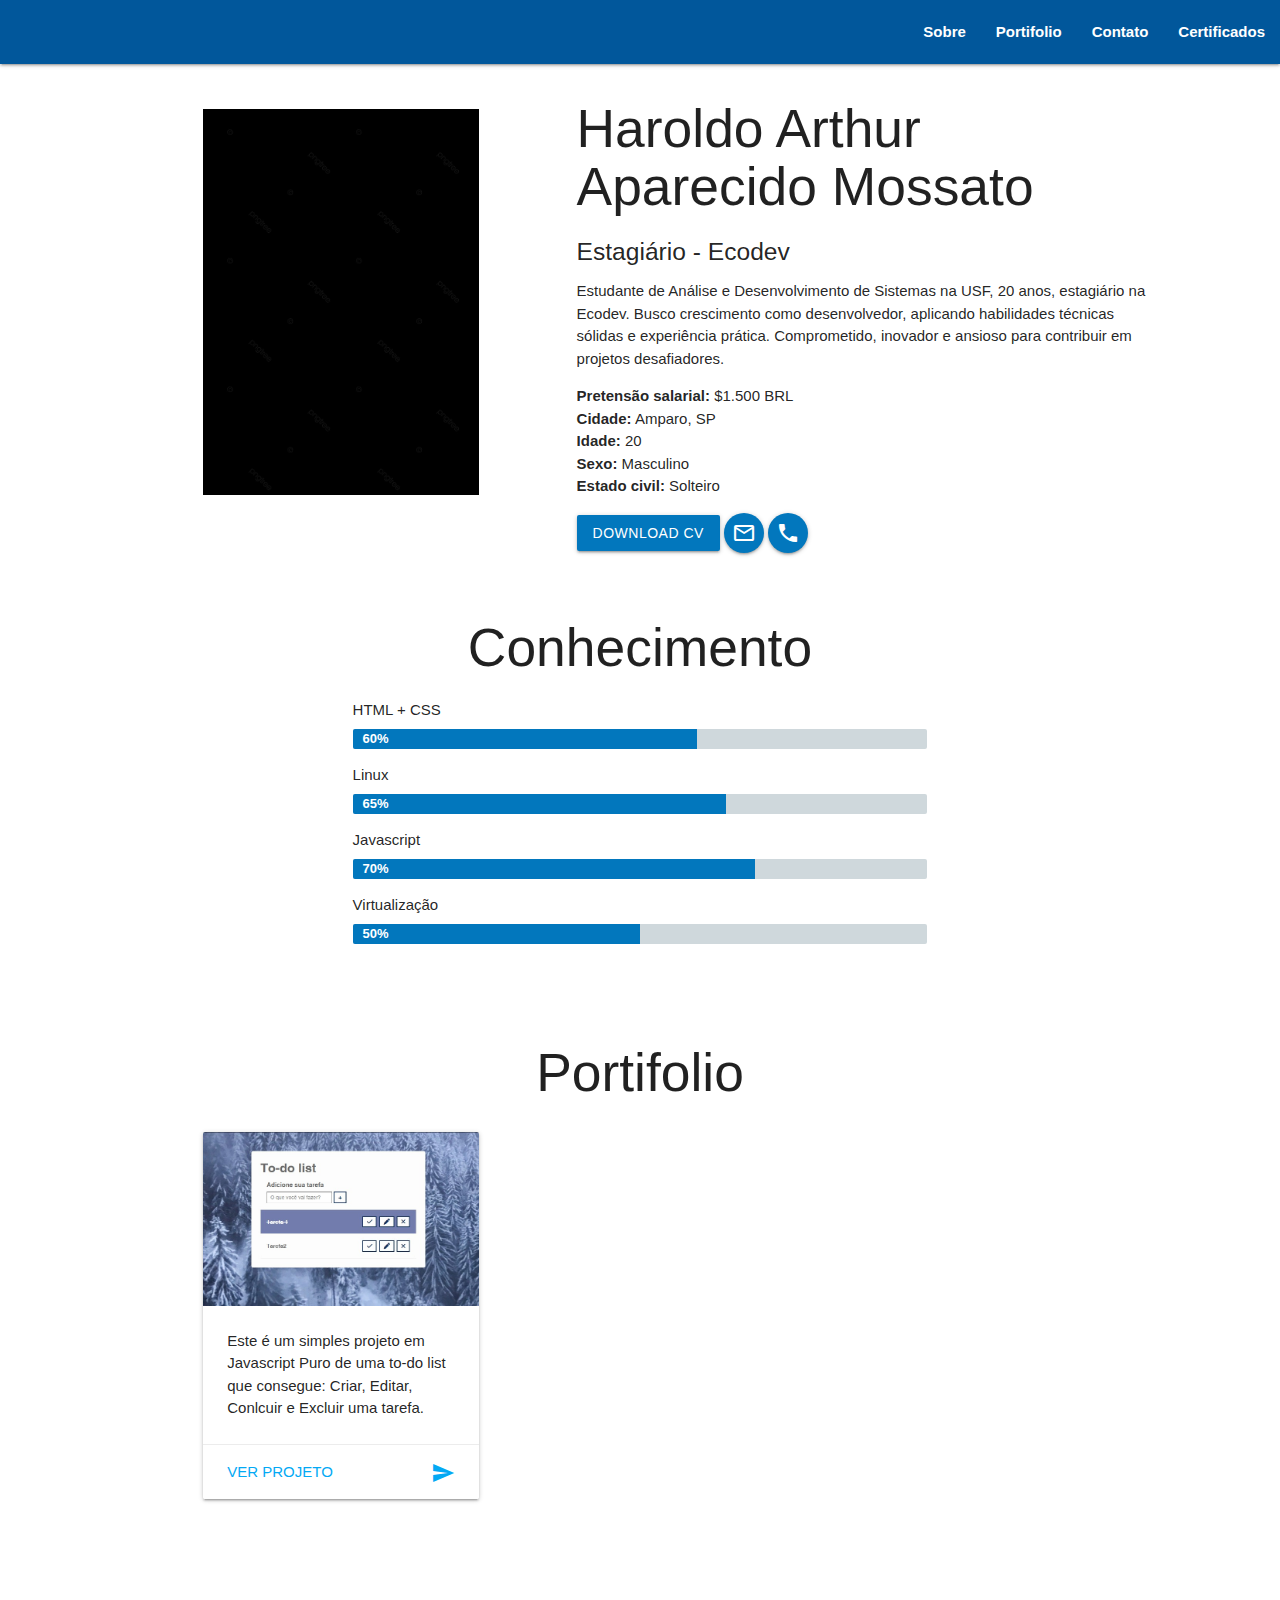
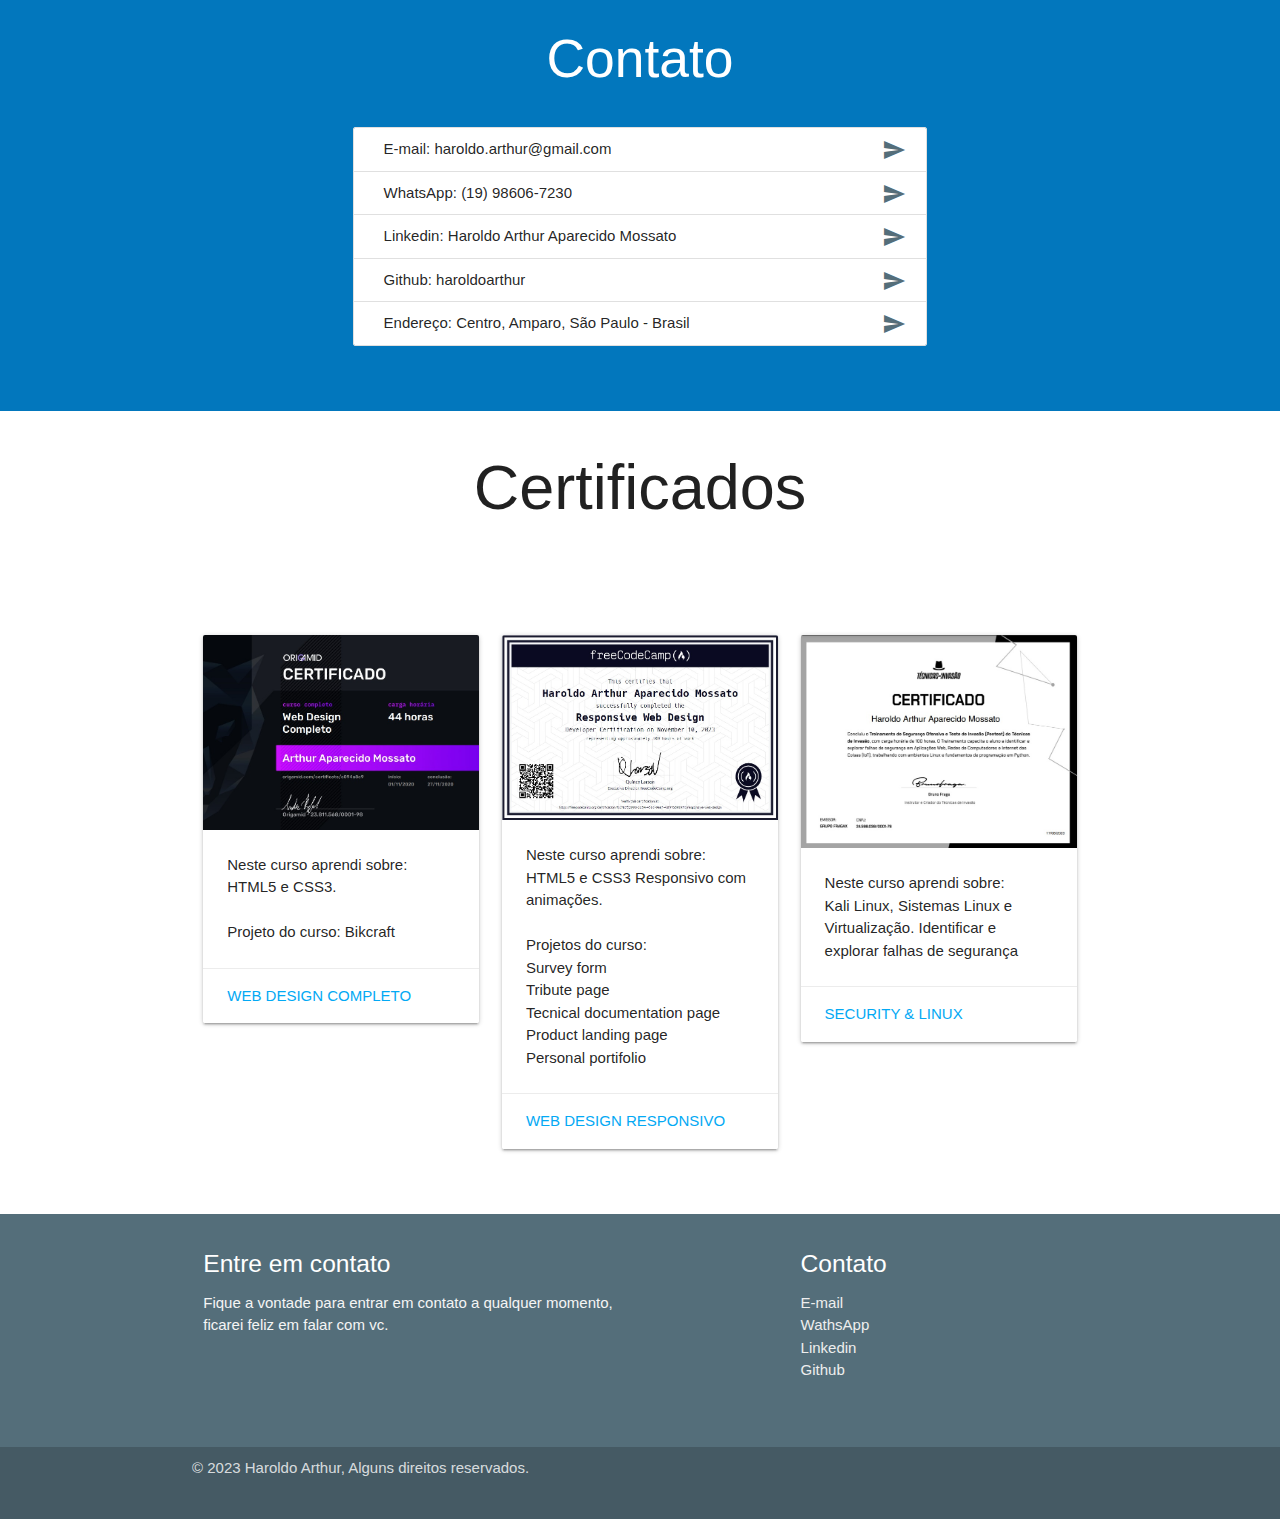
==== commit 6eb8d0be: "Update index.html" ====
--- a/index.html
+++ b/index.html
@@ -59,7 +59,7 @@
           <li><b>Sexo:</b> Masculino</li>
           <li><b>Estado civil:</b> Solteiro</li>
         </ul>
-        <a href="img/CV Haroldo A A Mossato.pdf" download="CV Haroldo Arthur Aparecido Mossato.pdf"
+        <a href="img/CV Haroldo A A Mossato.pdf" download="CV Haroldo A A Mossato.pdf"
           type="application/pdf"><button class="btn  light-blue darken-3">Download CV</button> </a>
         <a href="mailto:haroldo.arthur@gmail.com" target="_blank"
           class="btn-floating btn-medium waves-effect waves-light light-blue darken-3"><i
